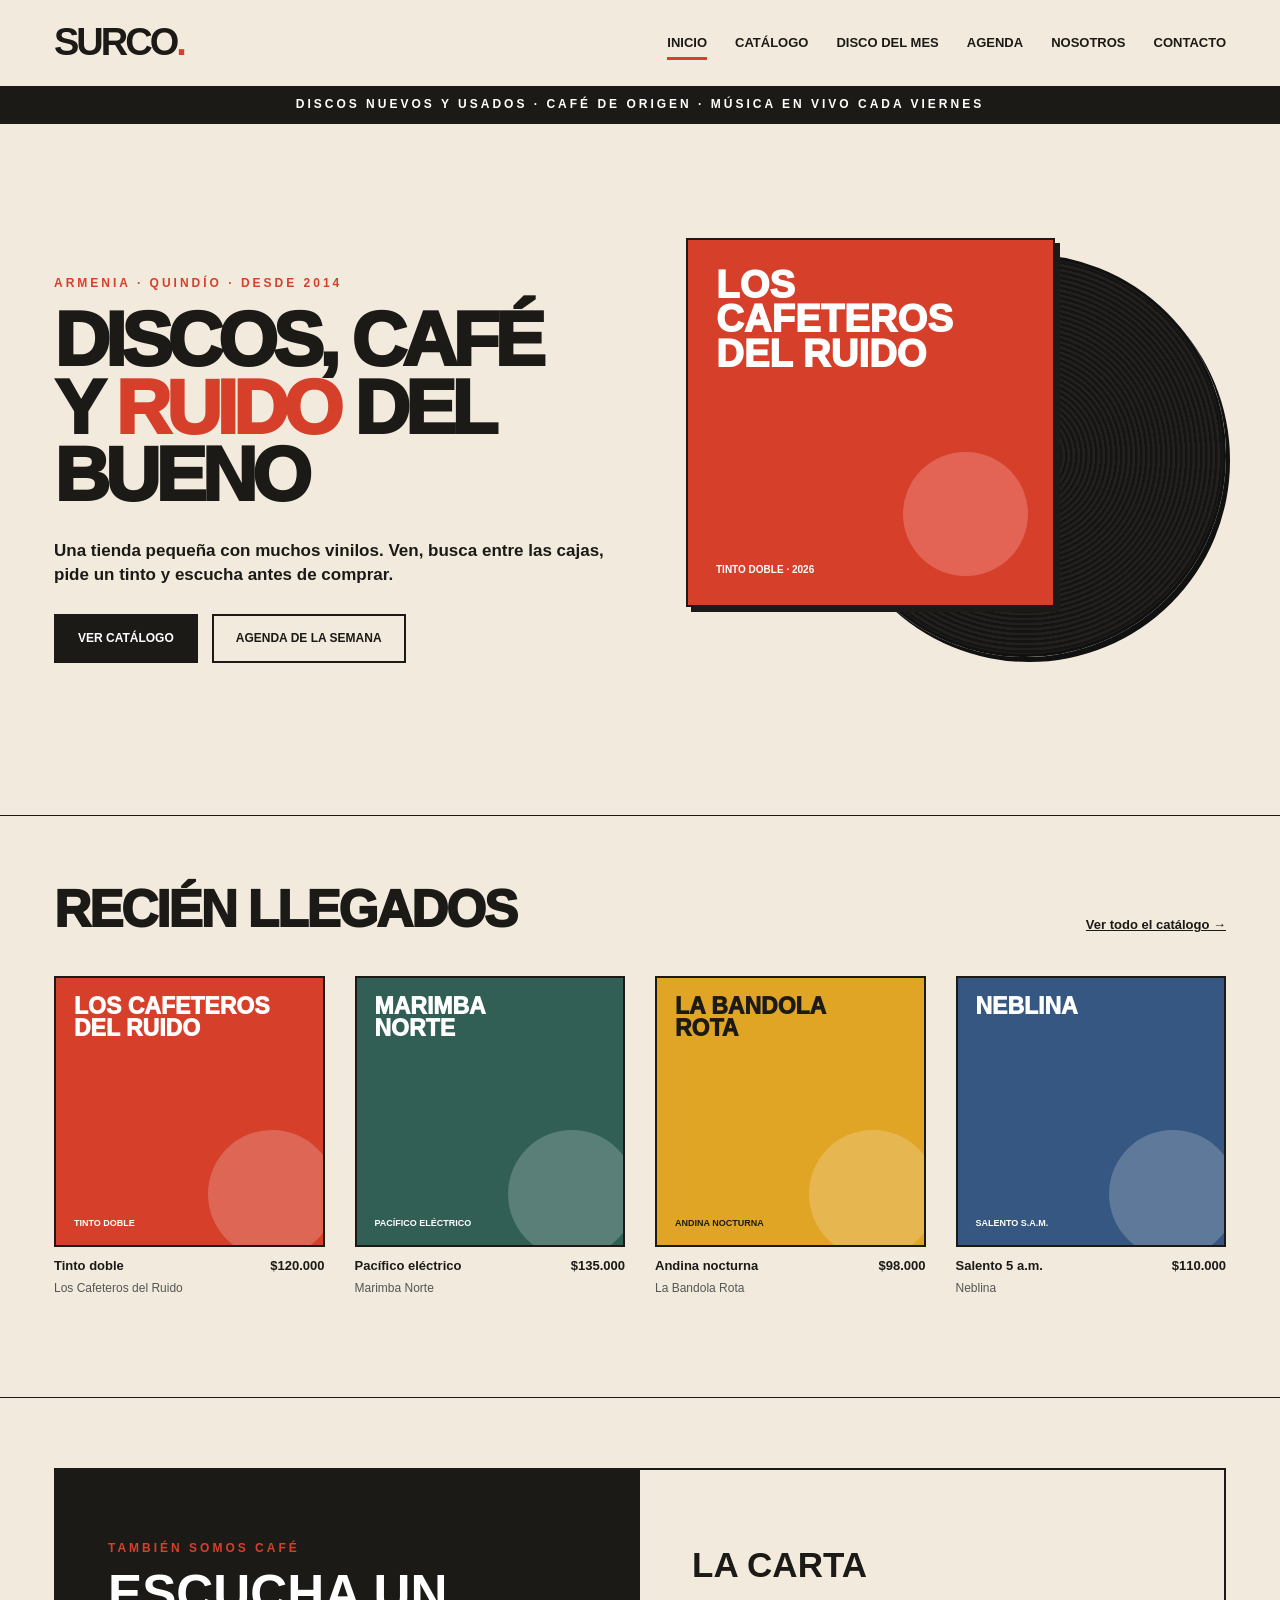
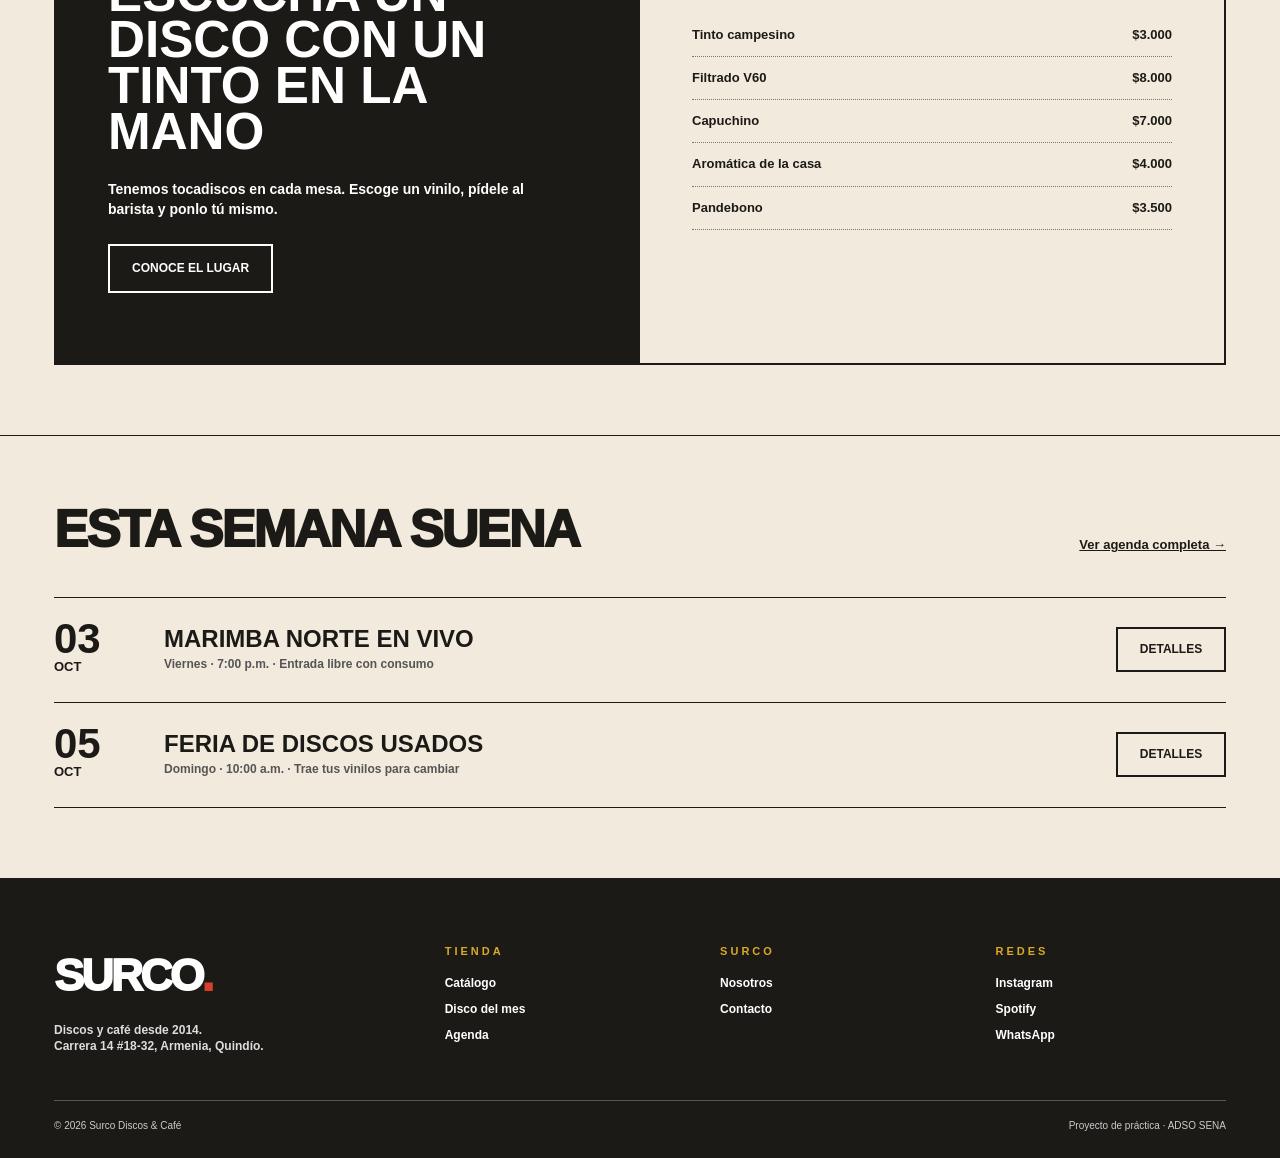
==== src/index.html @ 4e7794f3 "Actualización del proyecto" ====
<!DOCTYPE html>
<html lang="es">
<head>
    <meta charset="UTF-8">
    <meta name="viewport" content="width=device-width, initial-scale=1.0">

    <title>Surco — Discos, Café y Ruido del Bueno</title>

    <link rel="stylesheet" href="style.css">
</head>

<body>

<header>

    <nav class="nav">

        <a href="#" class="logo">
            SURCO<span>.</span>
        </a>

        <ul class="menu">
            <li><a href="#" class="activo">Inicio</a></li>
            <li><a href="#catalogo">Catálogo</a></li>
            <li><a href="#disco-mes">Disco del mes</a></li>
            <li><a href="#agenda">Agenda</a></li>
            <li><a href="#nosotros">Nosotros</a></li>
            <li><a href="#contacto">Contacto</a></li>
        </ul>

    </nav>

    <div class="barra">
        Discos nuevos y usados · Café de origen · Música en vivo cada viernes
    </div>

</header>


<main>

    <!-- HERO -->

    <section class="hero">

        <div class="hero-contenedor">

            <div class="hero-texto-contenedor">

                <div class="etiqueta">
                    Armenia · Quindío · Desde 2014
                </div>

                <h1>
                    DISCOS, CAFÉ
                    <br>
                    Y <span>RUIDO</span> DEL
                    <br>
                    BUENO
                </h1>

                <p class="descripcion">
                    Una tienda pequeña con muchos vinilos.
                    Ven, busca entre las cajas, pide un tinto
                    y escucha antes de comprar.
                </p>

                <div class="hero-botones">

                    <a href="#catalogo" class="boton oscuro">
                        Ver catálogo
                    </a>

                    <a href="#agenda" class="boton">
                        Agenda de la semana
                    </a>

                </div>

            </div>


            <div class="vinilo-grande">

                <div class="disco"></div>
<div class="portada">

                    <h2>
                        LOS CAFETEROS
                        <br>
                        DEL RUIDO
                    </h2>

                    <div class="circulo-portada"></div>

                    <small>
                        TINTO DOBLE · 2026
                    </small>

                </div>

            </div>

        </div>

    </section>


    <!-- CATALOGO -->

    <section class="discos" id="catalogo">

        <div class="contenedor">

            <div class="cabecera-lista">

                <h2 class="titulo-seccion">
                    RECIÉN LLEGADOS
                </h2>

                <a href="#" class="enlace">
                    Ver todo el catálogo →
                </a>

            </div>


            <div class="productos">


                <!-- PRODUCTO 1 -->

                <article class="producto">

                    <div class="caratula roja">

                        <h3>
                            LOS CAFETEROS
                            <br>
                            DEL RUIDO
                        </h3>

                        <div class="forma"></div>

                        <small>
                            TINTO DOBLE
                        </small>

                    </div>

                    <div class="producto-info">

                        <strong>
                            Tinto doble
                        </strong>

                        <strong>
                            $120.000
                        </strong>

                        <span>
                            Los Cafeteros del Ruido
                        </span>

                    </div>

                </article>


                <!-- PRODUCTO 2 -->

                <article class="producto">

                    <div class="caratula verde">

                        <h3>
                            MARIMBA
                            <br>
                            NORTE
                        </h3>

                        <div class="forma"></div>

                        <small>
                            PACÍFICO ELÉCTRICO
                        </small>

                    </div>

                    <div class="producto-info">

                        <strong>
                            Pacífico eléctrico
                        </strong>

                        <strong>
                            $135.000
                        </strong>

                        <span>
                            Marimba Norte
                        </span>

                    </div>

                </article>


                <!-- PRODUCTO 3 -->

                <article class="producto">

                    <div class="caratula amarilla">

                        <h3>
                            LA BANDOLA
                            <br>
                            ROTA
                        </h3>

                        <div class="forma"></div>

                        <small>
                            ANDINA NOCTURNA
                        </small>

                    </div>

                    <div class="producto-info">

                        <strong>
                            Andina nocturna
                        </strong>

                        <strong>
                            $98.000
                        </strong>

                        <span>
                            La Bandola Rota
                        </span>

                    </div>

                </article>


                <!-- PRODUCTO 4 -->

                <article class="producto">

                    <div class="caratula azul">

                        <h3>
                            NEBLINA
                        </h3>

                        <div class="forma"></div>

                        <small>
                            SALENTO S.A.M.
                        </small>

                    </div>

                    <div class="producto-info">

                        <strong>
                            Salento 5 a.m.
                        </strong>

                        <strong>
                            $110.000
                        </strong>

                        <span>
                            Neblina
                        </span>

                    </div>

                </article>

            </div>

        </div>

    </section>


    <!-- CAFE -->

    <section class="cafe" id="disco-mes">

        <div class="contenedor">

            <div class="cafe-grid">


                <div class="cafe-promo">

                    <div class="etiqueta">
                        También somos café
                    </div>

                    <h2>
                        ESCUCHA UN DISCO
                        CON UN TINTO EN
                        LA MANO
                    </h2>

                    <p>
                        Tenemos tocadiscos en cada mesa.
                        Escoge un vinilo, pídele al barista
                        y ponlo tú mismo.
                    </p>

                    <a href="#contacto" class="boton">
                        Conoce el lugar
                    </a>

                </div>


                <div class="carta">

                    <h2>
                        LA CARTA
                    </h2>


                    <div class="item-carta">
                        <span>Tinto campesino</span>
                        <strong>$3.000</strong>
                    </div>

                    <div class="item-carta">
                        <span>Filtrado V60</span>
                        <strong>$8.000</strong>
                    </div>

                    <div class="item-carta">
                        <span>Capuchino</span>
                        <strong>$7.000</strong>
                    </div>

                    <div class="item-carta">
                        <span>Aromática de la casa</span>
                        <strong>$4.000</strong>
                    </div>

                    <div class="item-carta">
                        <span>Pandebono</span>
                        <strong>$3.500</strong>
                    </div>

                </div>

            </div>

        </div>

    </section>


    <!-- AGENDA -->

    <section class="agenda" id="agenda">

        <div class="contenedor">

            <div class="cabecera-lista">

                <h2 class="titulo-seccion">
                    ESTA SEMANA SUENA
                </h2>

                <a href="#" class="enlace">
                    Ver agenda completa →
                </a>

            </div>


            <article class="evento">

                <div class="fecha">
                    <strong>03</strong>
                    <small>OCT</small>
                </div>

                <div>
                    <h3>
                        MARIMBA NORTE EN VIVO
                    </h3>

                    <p>
                        Viernes · 7:00 p.m. · Entrada libre con consumo
                    </p>
                </div>

                <a href="#" class="boton">
                    Detalles
                </a>

            </article>


            <article class="evento">

                <div class="fecha">
                    <strong>05</strong>
                    <small>OCT</small>
                </div>

                <div>
                    <h3>
                        FERIA DE DISCOS USADOS
                    </h3>

                    <p>
                        Domingo · 10:00 a.m. · Trae tus vinilos para cambiar
                    </p>
                </div>

                <a href="#" class="boton">
                    Detalles
                </a>

            </article>

        </div>

    </section>

</main>


<!-- FOOTER -->

<footer id="contacto">

    <div class="contenedor">

        <div class="footer-grid">


            <div class="footer-col" id="nosotros">

                <div class="footer-logo">
                    SURCO<span>.</span>
                </div>

                <p>
                    Discos y café desde 2014.
                    <br>
                    Carrera 14 #18-32,
                    Armenia, Quindío.
                </p>

            </div>


            <div class="footer-col">

                <h3>
                    TIENDA
                </h3>

                <a href="#catalogo">
                    Catálogo
                </a>

                <a href="#disco-mes">
                    Disco del mes
                </a>

                <a href="#agenda">
                    Agenda
                </a>

            </div>


            <div class="footer-col">

                <h3>
                    SURCO
                </h3>

                <a href="#nosotros">
                    Nosotros
                </a>

                <a href="#contacto">
                    Contacto
                </a>

            </div>


            <div class="footer-col">

                <h3>
                    REDES
                </h3>

                <a href="#">
                    Instagram
                </a>

                <a href="#">
                    Spotify
                </a>

                <a href="#">
                    WhatsApp
                </a>

            </div>

        </div>


        <div class="copyright">

            <span>
                © 2026 Surco Discos & Café
            </span>

            <span>
                Proyecto de práctica · ADSO SENA
            </span>

        </div>

    </div>

</footer>

</body>
</html>
---- src/style.css ----
* {
    box-sizing: border-box;
    margin: 0;
    padding: 0;
}


/* =========================
   VARIABLES
========================= */

:root {

    --fondo: #f2ebdd;
    --negro: #1c1a17;
    --rojo: #d6402b;
    --verde: #315f56;
    --amarillo: #e0a525;
    --azul: #365781;
    --borde: #1b1a18;

    --max: 1200px;
}


/* =========================
   GENERAL
========================= */

html {
    scroll-behavior: smooth;
}


body {

    font-family: Arial, Helvetica, sans-serif;

    background: var(--fondo);

    color: var(--negro);

    line-height: 1.4;
}


a {

    color: inherit;

    text-decoration: none;
}


section {

    border-bottom: 1px solid var(--borde);

}


.contenedor {

    width: min(100% - 108px, var(--max));

    margin: auto;

}


.boton {

    display: inline-block;

    border: 2px solid var(--negro);

    padding: 14px 22px;

    font-size: 12px;

    font-weight: 900;

    text-transform: uppercase;

    transition: 0.2s ease;

}


.boton:hover {

    background: var(--negro);

    color: white;

}


.boton.oscuro {

    background: var(--negro);

    color: white;

}


.boton.oscuro:hover {

    background: transparent;

    color: var(--negro);

}


/* =========================
   HEADER
========================= */

header {

    background: var(--fondo);

    border-bottom: 1px solid var(--borde);

}


.nav {

    width: min(100% - 108px, var(--max));

    min-height: 86px;

    margin: auto;

    display: flex;

    align-items: center;

    justify-content: space-between;

    gap: 30px;

}


.logo {

    font-size: 38px;

    font-weight: 900;

    letter-spacing: -3px;

}


.logo span {

    color: var(--rojo);

}


.menu {

    display: flex;

    align-items: center;

    gap: 28px;

    list-style: none;

    font-size: 13px;

    font-weight: 800;

    text-transform: uppercase;

}


.menu a {

    position: relative;

    padding: 10px 0;

}


.menu a:hover::after,
.menu a.activo::after {

    content: "";

    position: absolute;

    height: 3px;

    left: 0;

    right: 0;

    bottom: 0;

    background: var(--rojo);

}


.barra {

    background: var(--negro);

    color: white;

    text-align: center;

    padding: 10px 20px;

    font-size: 12px;

    font-weight: 800;

    letter-spacing: 3px;

    text-transform: uppercase;

}


/* =========================
   HERO
========================= */

.hero {

    min-height: 610px;

    padding: 70px 0;

}


.hero-contenedor {

    width: min(100% - 108px, var(--max));

    margin: auto;

    display: grid;

    grid-template-columns: 1fr 1fr;

    align-items: center;

    gap: 70px;

}


.etiqueta {

    color: var(--rojo);

    font-size: 12px;

    font-weight: 900;

    letter-spacing: 3px;

    text-transform: uppercase;

    margin-bottom: 14px;

}


.hero h1 {

    font-size: clamp(55px, 6vw, 92px);

    line-height: 0.88;

    letter-spacing: -5px;

    text-transform: uppercase;

    font-weight: 950;

}


.hero h1 span {

    color: var(--rojo);

}


.descripcion {

    max-width: 580px;

    margin-top: 30px;

    font-size: 17px;

    font-weight: 700;

}


.hero-botones {

    display: flex;

    gap: 14px;

    flex-wrap: wrap;

    margin-top: 28px;

}


/* =========================
   VINILO
========================= */

.vinilo-grande {

    position: relative;

    width: min(100%, 560px);

    aspect-ratio: 1 / 1;

    margin: auto;

}


.disco {

    position: absolute;

    width: 73%;

    aspect-ratio: 1;

    right: 0;

    top: 11%;

    border-radius: 50%;

    background:

        radial-gradient(
            circle at center,
            var(--rojo) 0 8%,
            transparent 8.5%
        ),

        radial-gradient(
            circle at center,
            #181715 0 13%,
            transparent 13.5%
        ),

        repeating-radial-gradient(
            circle at center,
            #151412 0 2px,
            #23211f 3px 5px
        );

    border: 3px solid #111;

    box-shadow: 4px 5px 0 #111;

}


.portada {

    position: absolute;

    z-index: 2;

    width: 67%;

    aspect-ratio: 1;

    left: 2%;

    top: 8%;

    background: var(--rojo);

    border: 2px solid var(--negro);

    padding: 28px;

    display: flex;

    flex-direction: column;

    justify-content: space-between;

    box-shadow: 5px 5px 0 var(--negro);

}


.portada h2 {

    color: white;

    font-size: clamp(28px, 3vw, 42px);

    line-height: 0.9;

    text-transform: uppercase;

    font-weight: 950;

}


.circulo-portada {

    position: absolute;

    width: 34%;

    aspect-ratio: 1;

    border-radius: 50%;

    background: #e36355;

    right: 7%;

    bottom: 8%;

}


.portada small {

    color: white;

    font-size: 10px;

    font-weight: 800;

    z-index: 2;

}


/* =========================
   PRODUCTOS
========================= */

.discos {

    padding: 70px 0 100px;

}


.cabecera-lista {

    display: flex;

    align-items: end;

    justify-content: space-between;

    gap: 30px;

    margin-bottom: 42px;

}


.titulo-seccion {

    font-size: clamp(34px, 4vw, 52px);

    line-height: 0.95;

    text-transform: uppercase;

    font-weight: 950;

    letter-spacing: -2px;

}


.enlace {

    font-size: 13px;

    font-weight: 900;

    text-decoration: underline;

}


.productos {

    display: grid;

    grid-template-columns: repeat(4, 1fr);

    gap: 30px;

}


.producto {

    min-width: 0;

}


.caratula {

    width: 100%;

    aspect-ratio: 1;

    border: 2px solid var(--negro);

    position: relative;

    overflow: hidden;

    padding: 18px;

}


.caratula.roja {

    background: var(--rojo);

    color: white;

}


.caratula.verde {

    background: var(--verde);

    color: white;

}


.caratula.amarilla {

    background: var(--amarillo);

    color: var(--negro);

}


.caratula.azul {

    background: var(--azul);

    color: white;

}


.caratula h3 {

    position: relative;

    z-index: 2;

    font-size: 23px;

    line-height: 0.95;

    text-transform: uppercase;

    font-weight: 950;

}


.caratula small {

    position: absolute;

    z-index: 2;

    left: 18px;

    bottom: 15px;

    font-size: 9px;

    font-weight: 900;

}


.forma {

    position: absolute;

    width: 48%;

    aspect-ratio: 1;

    right: -5%;

    bottom: -5%;

    border-radius: 50%;

    background: rgba(255,255,255,0.2);

}


.producto-info {

    padding-top: 10px;

    display: grid;

    grid-template-columns: 1fr auto;

    gap: 5px 10px;

    font-size: 13px;

}


.producto-info strong {

    font-weight: 900;

}


.producto-info span {

    grid-column: 1 / -1;

    color: #555;

    font-size: 12px;

}


/* =========================
   CAFE
========================= */

.cafe {

    padding: 70px 0;

}


.cafe-grid {

    border: 2px solid var(--negro);

    display: grid;

    grid-template-columns: 1fr 1fr;

}


.cafe-promo {

    background: var(--negro);

    color: white;

    padding: 70px 52px;

}


.cafe-promo h2 {

    max-width: 470px;

    font-size: clamp(36px, 4vw, 56px);

    line-height: 0.9;

    text-transform: uppercase;

}


.cafe-promo p {

    max-width: 450px;

    margin: 25px 0;

    font-size: 14px;

    font-weight: 600;

}


.cafe-promo .boton {

    border-color: white;

}


.cafe-promo .boton:hover {

    background: white;

    color: var(--negro);

}


.carta {

    padding: 70px 52px;

}


.carta h2 {

    font-size: 35px;

    text-transform: uppercase;

    margin-bottom: 25px;

}


.item-carta {

    display: flex;

    justify-content: space-between;

    gap: 20px;

    padding: 12px 0;

    border-bottom: 1px dotted #777;

    font-size: 13px;

    font-weight: 700;

}


/* =========================
   AGENDA
========================= */

.agenda {

    padding: 70px 0;

}


.evento {

    display: grid;

    grid-template-columns: 90px 1fr 110px;

    align-items: center;

    gap: 20px;

    border-top: 1px solid var(--negro);

    padding: 24px 0;

}


.evento:last-child {

    border-bottom: 1px solid var(--negro);

}


.fecha strong {

    display: block;

    font-size: 42px;

    line-height: 0.8;

}


.fecha small {

    font-size: 13px;

    font-weight: 900;

    text-transform: uppercase;

}


.evento h3 {

    font-size: 24px;

    text-transform: uppercase;

    line-height: 1;

}


.evento p {

    font-size: 12px;

    font-weight: 700;

    color: #555;

    margin-top: 5px;

}


.evento .boton {

    padding: 12px 14px;

    text-align: center;

}


/* =========================
   FOOTER
========================= */

footer {

    background: var(--negro);

    color: white;

    padding: 65px 0 25px;

}


.footer-grid {

    display: grid;

    grid-template-columns: 1.5fr 1fr 1fr 1fr;

    gap: 45px;

}


.footer-logo {

    font-size: 45px;

    font-weight: 950;

    letter-spacing: -3px;

}


.footer-logo span {

    color: var(--rojo);

}


.footer-col p {

    color: #ddd;

    font-size: 12px;

    font-weight: 700;

    margin-top: 15px;

}


.footer-col h3 {

    color: #dba827;

    font-size: 11px;

    letter-spacing: 3px;

    text-transform: uppercase;

    margin-bottom: 16px;

}


.footer-col a {

    display: block;

    font-size: 12px;

    font-weight: 700;

    margin: 9px 0;

}


.copyright {

    border-top: 1px solid #555;

    margin-top: 45px;

    padding-top: 18px;

    display: flex;

    justify-content: space-between;

    gap: 20px;

    font-size: 10px;

    color: #ccc;

}


/* =========================
   TABLET
========================= */

@media (max-width: 900px) {

    .nav,
    .contenedor,
    .hero-contenedor {

        width: min(100% - 40px, var(--max));

    }


    .nav {

        min-height: 75px;

    }


    .menu {

        gap: 15px;

        font-size: 11px;

    }


    .hero-contenedor {

        gap: 30px;

    }


    .hero h1 {

        font-size: clamp(48px, 7vw, 72px);

    }


    .productos {

        grid-template-columns: repeat(2, 1fr);

    }


    .footer-grid {

        grid-template-columns: repeat(2, 1fr);

    }

}


/* =========================
   CELULAR
========================= */

@media (max-width: 600px) {

    .nav,
    .contenedor,
    .hero-contenedor {

        width: calc(100% - 20px);

    }


    .nav {

        min-height: auto;

        padding: 18px 0;

        align-items: flex-start;

        flex-direction: column;

        gap: 15px;

    }


    .logo {

        font-size: 30px;

    }


    .menu {

        width: 100%;

        display: grid;

        grid-template-columns: repeat(3, 1fr);

        gap: 8px 12px;

        font-size: 9px;

    }


    .menu a {

        padding: 5px 0;

    }


    .barra {

        font-size: 8px;

        letter-spacing: 1.5px;

        padding: 8px 5px;

    }


    .hero {

        min-height: auto;

        padding: 45px 0 55px;

    }


    .hero-contenedor {

        grid-template-columns: 1fr;

        gap: 35px;

    }


    .hero h1 {

        font-size: clamp(48px, 14vw, 68px);

        letter-spacing: -3px;

    }


    .descripcion {

        font-size: 14px;

        margin-top: 22px;

    }


    .hero-botones {

        margin-top: 20px;

        gap: 8px;

    }


    .boton {

        padding: 11px 14px;

        font-size: 9px;

    }


    .vinilo-grande {

        width: 92%;

    }


    .portada {

        padding: 18px;

    }


    .portada h2 {

        font-size: 26px;

    }


    .discos {

        padding: 45px 0 55px;

    }


    .cabecera-lista {

        align-items: flex-start;

        flex-direction: column;

        gap: 8px;

        margin-bottom: 25px;

    }


    .titulo-seccion {

        font-size: 37px;

    }


    .productos {

        grid-template-columns: repeat(2, 1fr);

        gap: 20px 10px;

    }


    .caratula {

        padding: 10px;

    }


    .caratula h3 {

        font-size: 17px;

    }


    .caratula small {

        left: 10px;

        bottom: 9px;

        font-size: 7px;

    }


    .producto-info {

        font-size: 10px;

    }


    .producto-info span {

        font-size: 9px;

    }


    .cafe {

        padding: 45px 0;

    }


    .cafe-grid {

        grid-template-columns: 1fr;

    }


    .cafe-promo,
    .carta {

        padding: 35px 20px;

    }


    .cafe-promo h2 {

        font-size: 34px;

    }


    .carta h2 {

        font-size: 29px;

    }


    .item-carta {

        font-size: 11px;

    }


    .agenda {

        padding: 45px 0;

    }


    .evento {

        grid-template-columns: 50px 1fr;

        gap: 12px;

        padding: 18px 0;

    }


    .fecha strong {

        font-size: 29px;

    }


    .fecha small {

        font-size: 9px;

    }


    .evento h3 {

        font-size: 17px;

    }


    .evento p {

        font-size: 9px;

    }


    .evento .boton {

        grid-column: 2;

        justify-self: start;

    }


    footer {

        padding: 45px 0 20px;

    }


    .footer-grid {

        grid-template-columns: 1fr 1fr;

        gap: 30px 15px;

    }


    .footer-grid .footer-col:first-child {

        grid-column: 1 / -1;

    }


    .footer-logo {

        font-size: 38px;

    }


    .copyright {

        flex-direction: column;

        font-size: 9px;

    }

}
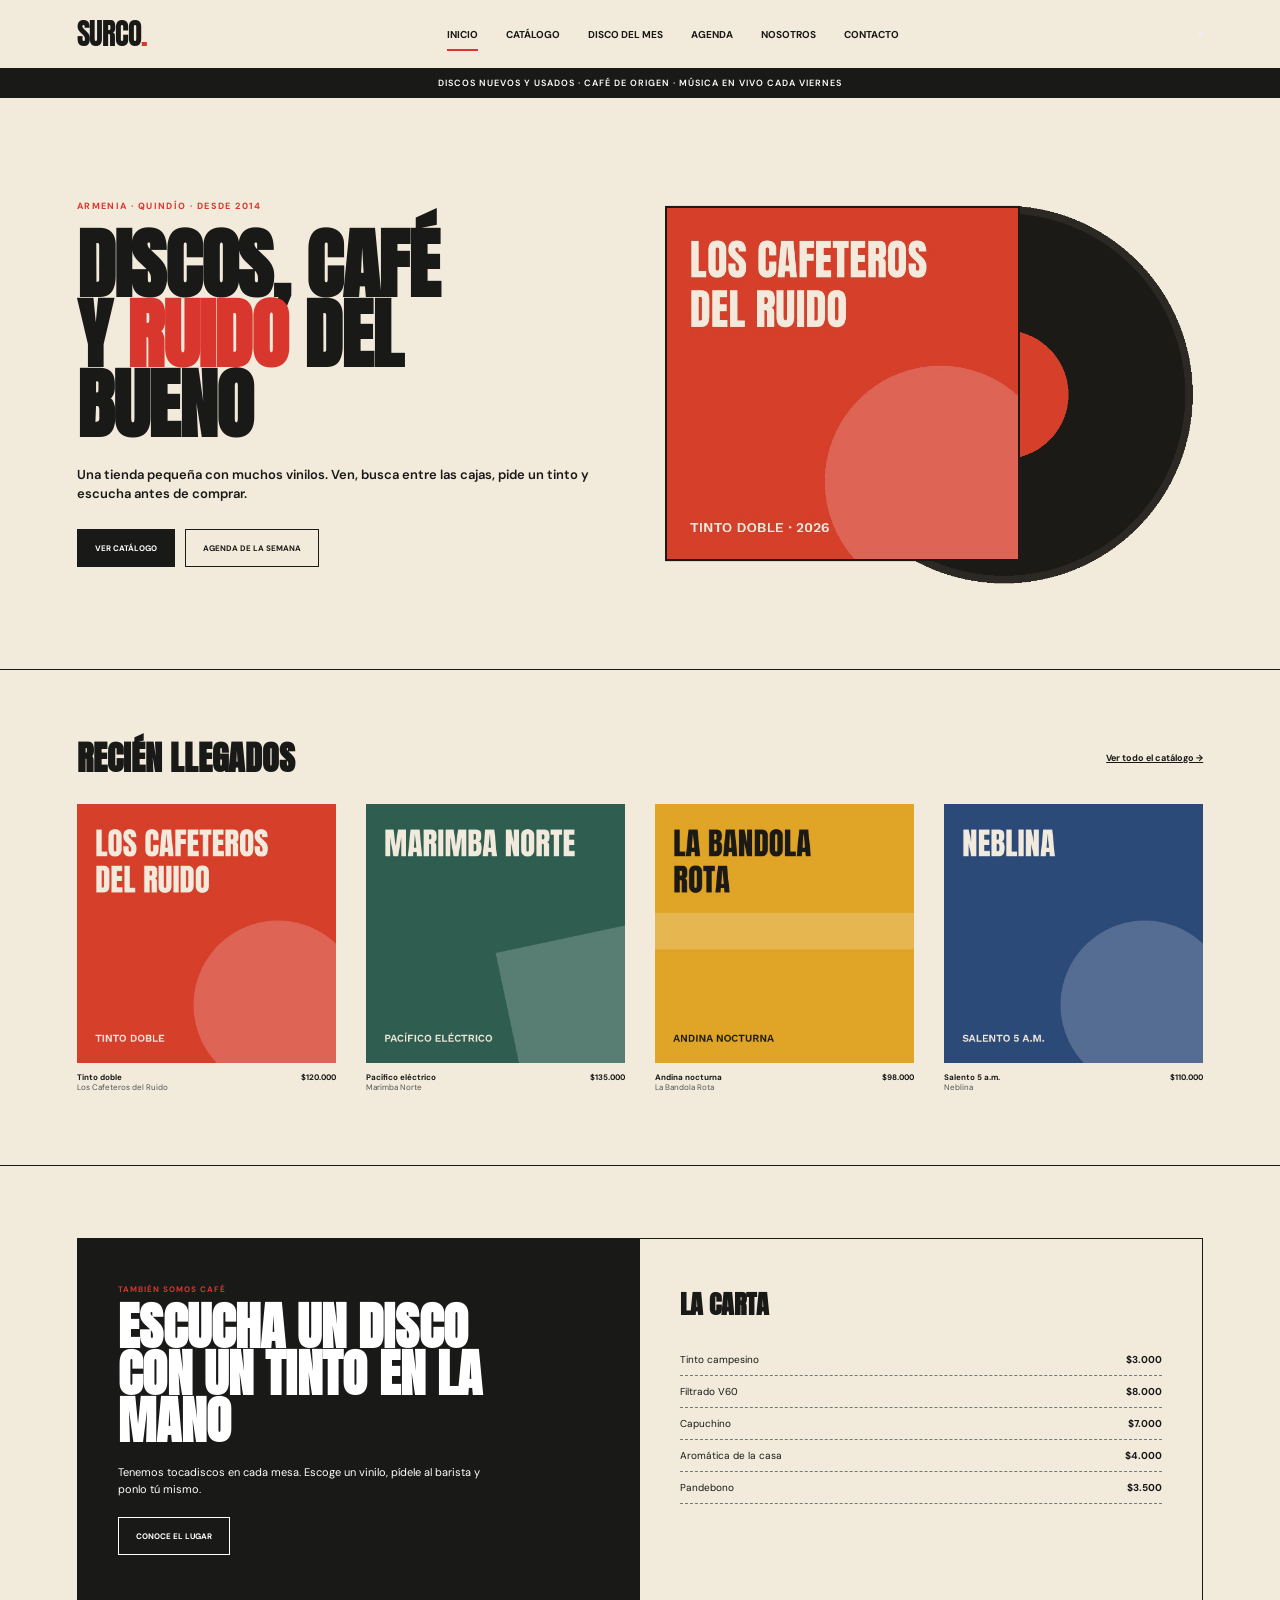
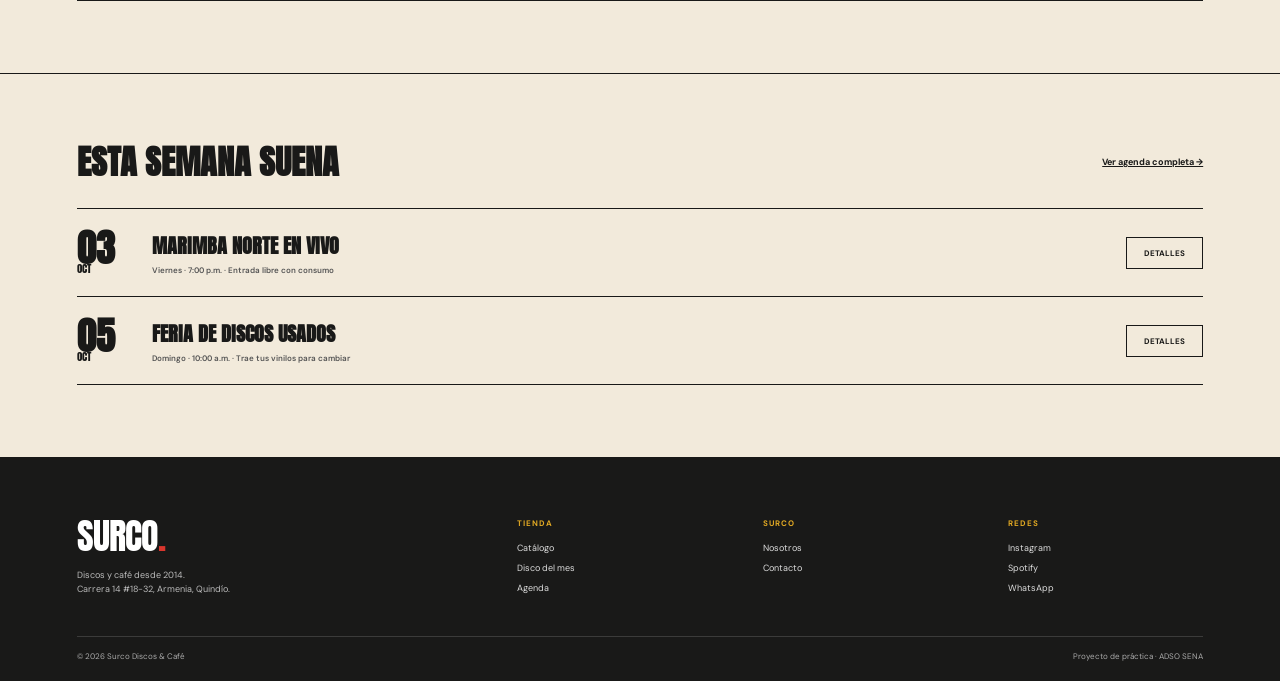
==== commit e3aebc50: "Descripción de los cambios" ====
--- a/src/index.html
+++ b/src/index.html
@@ -1,312 +1,257 @@
 <!DOCTYPE html>
 <html lang="es">
+
 <head>
     <meta charset="UTF-8">
     <meta name="viewport" content="width=device-width, initial-scale=1.0">
 
-    <title>Surco — Discos, Café y Ruido del Bueno</title>
-
+    <title>Surco — Discos, Café y Ruido</title>
+
+    <!-- Google Fonts -->
+    <link rel="preconnect" href="https://fonts.googleapis.com">
+    <link rel="preconnect" href="https://fonts.gstatic.com" crossorigin>
+
+    <link
+        href="https://fonts.googleapis.com/css2?family=Anton&family=DM+Sans:wght@400;500;600;700&display=swap"
+        rel="stylesheet"
+    >
+
+    <!-- CSS -->
     <link rel="stylesheet" href="style.css">
 </head>
 
 <body>
 
-<header>
-
-    <nav class="nav">
-
-        <a href="#" class="logo">
-            SURCO<span>.</span>
-        </a>
-
-        <ul class="menu">
-            <li><a href="#" class="activo">Inicio</a></li>
-            <li><a href="#catalogo">Catálogo</a></li>
-            <li><a href="#disco-mes">Disco del mes</a></li>
-            <li><a href="#agenda">Agenda</a></li>
-            <li><a href="#nosotros">Nosotros</a></li>
-            <li><a href="#contacto">Contacto</a></li>
-        </ul>
-
-    </nav>
-
-    <div class="barra">
-        Discos nuevos y usados · Café de origen · Música en vivo cada viernes
-    </div>
-
-</header>
-
-
-<main>
-
-    <!-- HERO -->
-
-    <section class="hero">
-
-        <div class="hero-contenedor">
-
-            <div class="hero-texto-contenedor">
-
-                <div class="etiqueta">
-                    Armenia · Quindío · Desde 2014
+    <!-- ================= HEADER ================= -->
+
+    <header class="header">
+
+        <div class="header-inner">
+
+            <a href="#inicio" class="logo">
+                SURCO<span>.</span>
+            </a>
+
+            <nav class="navigation">
+
+                <a href="#inicio">INICIO</a>
+                <a href="#catalogo">CATÁLOGO</a>
+                <a href="#disco">DISCO DEL MES</a>
+                <a href="#agenda">AGENDA</a>
+                <a href="#nosotros">NOSOTROS</a>
+                <a href="#contacto">CONTACTO</a>
+
+            </nav>
+
+            <button class="menu-button" aria-label="Abrir menú">
+                <span></span>
+                <span></span>
+                <span></span>
+            </button>
+
+        </div>
+
+        <div class="announcement">
+            DISCOS NUEVOS Y USADOS · CAFÉ DE ORIGEN · MÚSICA EN VIVO CADA VIERNES
+        </div>
+
+    </header>
+
+
+    <main>
+
+        <!-- ================= HERO ================= -->
+
+        <section class="hero" id="inicio">
+
+            <div class="hero-content">
+
+                <div class="hero-text">
+
+                    <p class="eyebrow">
+                        ARMENIA · QUINDÍO · DESDE 2014
+                    </p>
+
+                    <h1>
+                        DISCOS, CAFÉ
+                        <br>
+                        Y <span>RUIDO</span> DEL
+                        <br>
+                        BUENO
+                    </h1>
+
+                    <p class="hero-description">
+                        Una tienda pequeña con muchos vinilos.
+                        Ven, busca entre las cajas, pide un tinto
+                        y escucha antes de comprar.
+                    </p>
+
+                    <div class="hero-buttons">
+
+                        <a href="#catalogo" class="button button-dark">
+                            VER CATÁLOGO
+                        </a>
+
+                        <a href="#agenda" class="button button-light">
+                            AGENDA DE LA SEMANA
+                        </a>
+
+                    </div>
+
                 </div>
 
-                <h1>
-                    DISCOS, CAFÉ
-                    <br>
-                    Y <span>RUIDO</span> DEL
-                    <br>
-                    BUENO
-                </h1>
-
-                <p class="descripcion">
-                    Una tienda pequeña con muchos vinilos.
-                    Ven, busca entre las cajas, pide un tinto
-                    y escucha antes de comprar.
-                </p>
-
-                <div class="hero-botones">
-
-                    <a href="#catalogo" class="boton oscuro">
-                        Ver catálogo
-                    </a>
-
-                    <a href="#agenda" class="boton">
-                        Agenda de la semana
-                    </a>
+
+                <!-- IMAGEN PRINCIPAL -->
+
+                <div class="hero-record">
+
+                    <img
+                        src="../imágenes/imágenes/hero.png"
+                        alt="Vinilo de Surco"
+                        class="hero-image"
+                    >
 
                 </div>
 
             </div>
 
-
-            <div class="vinilo-grande">
-
-                <div class="disco"></div>
-<div class="portada">
-
-                    <h2>
-                        LOS CAFETEROS
-                        <br>
-                        DEL RUIDO
-                    </h2>
-
-                    <div class="circulo-portada"></div>
-
-                    <small>
-                        TINTO DOBLE · 2026
-                    </small>
-
-                </div>
-
-            </div>
-
-        </div>
-
-    </section>
-
-
-    <!-- CATALOGO -->
-
-    <section class="discos" id="catalogo">
-
-        <div class="contenedor">
-
-            <div class="cabecera-lista">
-
-                <h2 class="titulo-seccion">
-                    RECIÉN LLEGADOS
-                </h2>
-
-                <a href="#" class="enlace">
+        </section>
+
+
+        <!-- ================= CATÁLOGO ================= -->
+
+        <section class="catalog section" id="catalogo">
+
+            <div class="section-heading">
+
+                <h2>RECIÉN LLEGADOS</h2>
+
+                <a href="#">
                     Ver todo el catálogo →
                 </a>
 
             </div>
 
 
-            <div class="productos">
-
-
-                <!-- PRODUCTO 1 -->
-
-                <article class="producto">
-
-                    <div class="caratula roja">
-
-                        <h3>
-                            LOS CAFETEROS
-                            <br>
-                            DEL RUIDO
-                        </h3>
-
-                        <div class="forma"></div>
-
-                        <small>
-                            TINTO DOBLE
-                        </small>
-
-                    </div>
-
-                    <div class="producto-info">
-
-                        <strong>
-                            Tinto doble
-                        </strong>
-
-                        <strong>
-                            $120.000
-                        </strong>
-
-                        <span>
-                            Los Cafeteros del Ruido
-                        </span>
-
-                    </div>
-
-                </article>
-
-
-                <!-- PRODUCTO 2 -->
-
-                <article class="producto">
-
-                    <div class="caratula verde">
-
-                        <h3>
-                            MARIMBA
-                            <br>
-                            NORTE
-                        </h3>
-
-                        <div class="forma"></div>
-
-                        <small>
-                            PACÍFICO ELÉCTRICO
-                        </small>
-
-                    </div>
-
-                    <div class="producto-info">
-
-                        <strong>
-                            Pacífico eléctrico
-                        </strong>
-
-                        <strong>
-                            $135.000
-                        </strong>
-
-                        <span>
-                            Marimba Norte
-                        </span>
-
-                    </div>
-
-                </article>
-
-
-                <!-- PRODUCTO 3 -->
-
-                <article class="producto">
-
-                    <div class="caratula amarilla">
-
-                        <h3>
-                            LA BANDOLA
-                            <br>
-                            ROTA
-                        </h3>
-
-                        <div class="forma"></div>
-
-                        <small>
-                            ANDINA NOCTURNA
-                        </small>
-
-                    </div>
-
-                    <div class="producto-info">
-
-                        <strong>
-                            Andina nocturna
-                        </strong>
-
-                        <strong>
-                            $98.000
-                        </strong>
-
-                        <span>
-                            La Bandola Rota
-                        </span>
-
-                    </div>
-
-                </article>
-
-
-                <!-- PRODUCTO 4 -->
-
-                <article class="producto">
-
-                    <div class="caratula azul">
-
-                        <h3>
-                            NEBLINA
-                        </h3>
-
-                        <div class="forma"></div>
-
-                        <small>
-                            SALENTO S.A.M.
-                        </small>
-
-                    </div>
-
-                    <div class="producto-info">
-
-                        <strong>
-                            Salento 5 a.m.
-                        </strong>
-
-                        <strong>
-                            $110.000
-                        </strong>
-
-                        <span>
-                            Neblina
-                        </span>
-
-                    </div>
-
-                </article>
-
-            </div>
-
-        </div>
-
-    </section>
-
-
-    <!-- CAFE -->
-
-    <section class="cafe" id="disco-mes">
-
-        <div class="contenedor">
-
-            <div class="cafe-grid">
-
-
-                <div class="cafe-promo">
-
-                    <div class="etiqueta">
-                        También somos café
-                    </div>
+            <div class="records-grid">
+
+
+                <!-- CARD 1 -->
+
+                <article class="record-card">
+
+                    <img
+                        src="../imágenes/imágenes/tinto-doble.jpg"
+                        alt="Tinto doble"
+                        class="album-image"
+                    >
+
+                    <div class="record-info">
+
+                        <div>
+                            <strong>Tinto doble</strong>
+                            <span>Los Cafeteros del Ruido</span>
+                        </div>
+
+                        <strong>$120.000</strong>
+
+                    </div>
+
+                </article>
+
+
+                <!-- CARD 2 -->
+
+                <article class="record-card">
+
+                    <img
+                        src="../imágenes/imágenes/pacifico-electrico.jpg"
+                        alt="Pacífico eléctrico"
+                        class="album-image"
+                    >
+
+                    <div class="record-info">
+
+                        <div>
+                            <strong>Pacífico eléctrico</strong>
+                            <span>Marimba Norte</span>
+                        </div>
+
+                        <strong>$135.000</strong>
+
+                    </div>
+
+                </article>
+
+
+                <!-- CARD 3 -->
+
+                <article class="record-card">
+
+                    <img
+                        src="../imágenes/imágenes/andina-nocturna.jpg"
+                        alt="Andina nocturna"
+                        class="album-image"
+                    >
+
+                    <div class="record-info">
+
+                        <div>
+                            <strong>Andina nocturna</strong>
+                            <span>La Bandola Rota</span>
+                        </div>
+
+                        <strong>$98.000</strong>
+
+                    </div>
+
+                </article>
+
+
+                <!-- CARD 4 -->
+
+                <article class="record-card">
+
+                    <img
+                        src="../imágenes/imágenes/salento-5am.jpg"
+                        alt="Salento 5 a.m."
+                        class="album-image"
+                    >
+
+                    <div class="record-info">
+
+                        <div>
+                            <strong>Salento 5 a.m.</strong>
+                            <span>Neblina</span>
+                        </div>
+
+                        <strong>$110.000</strong>
+
+                    </div>
+
+                </article>
+
+            </div>
+
+        </section>
+
+
+        <!-- ================= CAFÉ ================= -->
+
+        <section class="coffee section" id="disco">
+
+            <div class="coffee-box">
+
+                <div class="coffee-promo">
+
+                    <p class="small-red">
+                        TAMBIÉN SOMOS CAFÉ
+                    </p>
 
                     <h2>
                         ESCUCHA UN DISCO
-                        CON UN TINTO EN
-                        LA MANO
+                        <br>
+                        CON UN TINTO EN LA MANO
                     </h2>
 
                     <p>
@@ -315,41 +260,38 @@
                         y ponlo tú mismo.
                     </p>
 
-                    <a href="#contacto" class="boton">
-                        Conoce el lugar
+                    <a href="#" class="button button-outline">
+                        CONOCE EL LUGAR
                     </a>
 
                 </div>
 
 
-                <div class="carta">
-
-                    <h2>
-                        LA CARTA
-                    </h2>
-
-
-                    <div class="item-carta">
+                <div class="coffee-menu">
+
+                    <h3>LA CARTA</h3>
+
+                    <div class="menu-item">
                         <span>Tinto campesino</span>
                         <strong>$3.000</strong>
                     </div>
 
-                    <div class="item-carta">
+                    <div class="menu-item">
                         <span>Filtrado V60</span>
                         <strong>$8.000</strong>
                     </div>
 
-                    <div class="item-carta">
+                    <div class="menu-item">
                         <span>Capuchino</span>
                         <strong>$7.000</strong>
                     </div>
 
-                    <div class="item-carta">
+                    <div class="menu-item">
                         <span>Aromática de la casa</span>
                         <strong>$4.000</strong>
                     </div>
 
-                    <div class="item-carta">
+                    <div class="menu-item">
                         <span>Pandebono</span>
                         <strong>$3.500</strong>
                     </div>
@@ -358,94 +300,99 @@
 
             </div>
 
-        </div>
-
-    </section>
-
-
-    <!-- AGENDA -->
-
-    <section class="agenda" id="agenda">
-
-        <div class="contenedor">
-
-            <div class="cabecera-lista">
-
-                <h2 class="titulo-seccion">
-                    ESTA SEMANA SUENA
-                </h2>
-
-                <a href="#" class="enlace">
+        </section>
+
+
+        <!-- ================= AGENDA ================= -->
+
+        <section class="agenda section" id="agenda">
+
+            <div class="section-heading">
+
+                <h2>ESTA SEMANA SUENA</h2>
+
+                <a href="#">
                     Ver agenda completa →
                 </a>
 
             </div>
 
 
-            <article class="evento">
-
-                <div class="fecha">
-                    <strong>03</strong>
-                    <small>OCT</small>
-                </div>
-
-                <div>
-                    <h3>
-                        MARIMBA NORTE EN VIVO
-                    </h3>
-
-                    <p>
-                        Viernes · 7:00 p.m. · Entrada libre con consumo
-                    </p>
-                </div>
-
-                <a href="#" class="boton">
-                    Detalles
-                </a>
-
-            </article>
-
-
-            <article class="evento">
-
-                <div class="fecha">
-                    <strong>05</strong>
-                    <small>OCT</small>
-                </div>
-
-                <div>
-                    <h3>
-                        FERIA DE DISCOS USADOS
-                    </h3>
-
-                    <p>
-                        Domingo · 10:00 a.m. · Trae tus vinilos para cambiar
-                    </p>
-                </div>
-
-                <a href="#" class="boton">
-                    Detalles
-                </a>
-
-            </article>
-
-        </div>
-
-    </section>
-
-</main>
-
-
-<!-- FOOTER -->
-
-<footer id="contacto">
-
-    <div class="contenedor">
-
-        <div class="footer-grid">
-
-
-            <div class="footer-col" id="nosotros">
+            <div class="events">
+
+                <!-- EVENTO 1 -->
+
+                <article class="event">
+
+                    <div class="event-date">
+
+                        <strong>03</strong>
+                        <span>OCT</span>
+
+                    </div>
+
+                    <div class="event-info">
+
+                        <h3>
+                            MARIMBA NORTE EN VIVO
+                        </h3>
+
+                        <p>
+                            Viernes · 7:00 p.m. · Entrada libre con consumo
+                        </p>
+
+                    </div>
+
+                    <a href="#" class="details-button">
+                        DETALLES
+                    </a>
+
+                </article>
+
+
+                <!-- EVENTO 2 -->
+
+                <article class="event">
+
+                    <div class="event-date">
+
+                        <strong>05</strong>
+                        <span>OCT</span>
+
+                    </div>
+
+                    <div class="event-info">
+
+                        <h3>
+                            FERIA DE DISCOS USADOS
+                        </h3>
+
+                        <p>
+                            Domingo · 10:00 a.m. · Trae tus vinilos para cambiar
+                        </p>
+
+                    </div>
+
+                    <a href="#" class="details-button">
+                        DETALLES
+                    </a>
+
+                </article>
+
+            </div>
+
+        </section>
+
+    </main>
+
+
+    <!-- ================= FOOTER ================= -->
+
+    <footer class="footer" id="nosotros">
+
+        <div class="footer-inner">
+
+            <div class="footer-brand">
 
                 <div class="footer-logo">
                     SURCO<span>.</span>
@@ -454,75 +401,47 @@
                 <p>
                     Discos y café desde 2014.
                     <br>
-                    Carrera 14 #18-32,
-                    Armenia, Quindío.
+                    Carrera 14 #18-32, Armenia, Quindío.
                 </p>
 
             </div>
 
 
-            <div class="footer-col">
-
-                <h3>
-                    TIENDA
-                </h3>
-
-                <a href="#catalogo">
-                    Catálogo
-                </a>
-
-                <a href="#disco-mes">
-                    Disco del mes
-                </a>
-
-                <a href="#agenda">
-                    Agenda
-                </a>
-
-            </div>
-
-
-            <div class="footer-col">
-
-                <h3>
-                    SURCO
-                </h3>
-
-                <a href="#nosotros">
-                    Nosotros
-                </a>
-
-                <a href="#contacto">
-                    Contacto
-                </a>
-
-            </div>
-
-
-            <div class="footer-col">
-
-                <h3>
-                    REDES
-                </h3>
-
-                <a href="#">
-                    Instagram
-                </a>
-
-                <a href="#">
-                    Spotify
-                </a>
-
-                <a href="#">
-                    WhatsApp
-                </a>
+            <div class="footer-column">
+
+                <h4>TIENDA</h4>
+
+                <a href="#catalogo">Catálogo</a>
+                <a href="#disco">Disco del mes</a>
+                <a href="#agenda">Agenda</a>
+
+            </div>
+
+
+            <div class="footer-column">
+
+                <h4>SURCO</h4>
+
+                <a href="#nosotros">Nosotros</a>
+                <a href="#contacto">Contacto</a>
+
+            </div>
+
+
+            <div class="footer-column" id="contacto">
+
+                <h4>REDES</h4>
+
+                <a href="#">Instagram</a>
+                <a href="#">Spotify</a>
+                <a href="#">WhatsApp</a>
 
             </div>
 
         </div>
 
 
-        <div class="copyright">
+        <div class="footer-bottom">
 
             <span>
                 © 2026 Surco Discos & Café
@@ -534,9 +453,39 @@
 
         </div>
 
-    </div>
-
-</footer>
+    </footer>
+
+
+    <!-- ================= MENÚ MÓVIL ================= -->
+
+    <script>
+
+        const menuButton = document.querySelector(".menu-button");
+        const navigation = document.querySelector(".navigation");
+
+        menuButton.addEventListener("click", () => {
+
+            navigation.classList.toggle("active");
+
+        });
+
+
+        /* Cerrar menú al seleccionar una opción */
+
+        const navigationLinks = document.querySelectorAll(".navigation a");
+
+        navigationLinks.forEach(link => {
+
+            link.addEventListener("click", () => {
+
+                navigation.classList.remove("active");
+
+            });
+
+        });
+
+    </script>
 
 </body>
+
 </html>
--- a/src/style.css
+++ b/src/style.css
@@ -1,1401 +1,1402 @@
+/* =====================================================
+   VARIABLES
+===================================================== */
+
+:root {
+    --cream: #f2eadb;
+    --cream-dark: #e7dece;
+
+    --black: #191918;
+
+    --red: #d9362d;
+    --red-dark: #c92d25;
+
+    --green: #315f55;
+    --yellow: #e2a923;
+    --blue: #385782;
+
+    --white: #ffffff;
+
+    --border: 1px solid var(--black);
+
+    --font-display: "Anton", Impact, sans-serif;
+    --font-body: "DM Sans", Arial, sans-serif;
+}
+
+
+/* =====================================================
+   RESET
+===================================================== */
+
 * {
-    box-sizing: border-box;
     margin: 0;
     padding: 0;
-}
-
-
-/* =========================
-   VARIABLES
-========================= */
-
-:root {
-
-    --fondo: #f2ebdd;
-    --negro: #1c1a17;
-    --rojo: #d6402b;
-    --verde: #315f56;
-    --amarillo: #e0a525;
-    --azul: #365781;
-    --borde: #1b1a18;
-
-    --max: 1200px;
-}
-
-
-/* =========================
-   GENERAL
-========================= */
+    box-sizing: border-box;
+}
 
 html {
     scroll-behavior: smooth;
 }
 
-
 body {
-
-    font-family: Arial, Helvetica, sans-serif;
-
-    background: var(--fondo);
-
-    color: var(--negro);
-
-    line-height: 1.4;
-}
-
+    background: var(--cream);
+    color: var(--black);
+
+    font-family: var(--font-body);
+
+    overflow-x: hidden;
+}
+
+img {
+    display: block;
+    max-width: 100%;
+}
 
 a {
-
     color: inherit;
-
     text-decoration: none;
 }
 
 
-section {
-
-    border-bottom: 1px solid var(--borde);
-
-}
-
-
-.contenedor {
-
-    width: min(100% - 108px, var(--max));
-
-    margin: auto;
-
-}
-
-
-.boton {
-
-    display: inline-block;
-
-    border: 2px solid var(--negro);
-
-    padding: 14px 22px;
-
-    font-size: 12px;
-
-    font-weight: 900;
-
-    text-transform: uppercase;
-
-    transition: 0.2s ease;
-
-}
-
-
-.boton:hover {
-
-    background: var(--negro);
+/* =====================================================
+   HEADER
+===================================================== */
+
+.header {
+    width: 100%;
+    background: var(--cream);
+
+    position: relative;
+    z-index: 100;
+}
+
+.header-inner {
+    height: 68px;
+
+    max-width: 1440px;
+
+    margin: 0 auto;
+
+    padding: 0 6%;
+
+    display: flex;
+    align-items: center;
+    justify-content: space-between;
+}
+
+
+/* LOGO */
+
+.logo,
+.footer-logo {
+    font-family: var(--font-display);
+
+    font-size: 29px;
+
+    letter-spacing: -1px;
+
+    line-height: 1;
+}
+
+.logo span,
+.footer-logo span {
+    color: var(--red);
+}
+
+
+/* NAV */
+
+.navigation {
+    display: flex;
+
+    align-items: center;
+
+    gap: 28px;
+}
+
+.navigation a {
+    position: relative;
+
+    font-size: 10px;
+
+    font-weight: 700;
+
+    transition: color .2s ease;
+}
+
+.navigation a:hover {
+    color: var(--red);
+}
+
+.navigation a:first-child::after {
+    content: "";
+
+    position: absolute;
+
+    left: 0;
+    right: 0;
+
+    bottom: -10px;
+
+    height: 2px;
+
+    background: var(--red);
+}
+
+
+/* ANNOUNCEMENT */
+
+.announcement {
+    width: 100%;
+
+    height: 30px;
+
+    background: var(--black);
+
+    color: var(--white);
+
+    display: flex;
+
+    align-items: center;
+
+    justify-content: center;
+
+    text-align: center;
+
+    font-size: 9px;
+
+    font-weight: 600;
+
+    letter-spacing: 1px;
+}
+
+
+/* =====================================================
+   GENERAL
+===================================================== */
+
+.section {
+    width: 100%;
+
+    max-width: 1440px;
+
+    margin: 0 auto;
+
+    padding: 72px 6%;
+}
+
+.section-heading {
+    display: flex;
+
+    align-items: center;
+
+    justify-content: space-between;
+
+    margin-bottom: 30px;
+}
+
+.section-heading h2 {
+    font-family: var(--font-display);
+
+    font-size: 34px;
+
+    line-height: .95;
+}
+
+.section-heading a {
+    font-size: 9px;
+
+    font-weight: 700;
+
+    text-decoration: underline;
+}
+
+
+/* =====================================================
+   HERO
+===================================================== */
+
+.hero {
+    border-bottom: var(--border);
+}
+
+.hero-content {
+    width: 100%;
+
+    max-width: 1440px;
+
+    min-height: 470px;
+
+    margin: 0 auto;
+
+    padding: 70px 6%;
+
+    display: grid;
+
+    grid-template-columns: 1fr 1fr;
+
+    align-items: center;
+
+    gap: 50px;
+}
+
+
+/* HERO TEXT */
+
+.eyebrow {
+    color: var(--red);
+
+    font-size: 9px;
+
+    font-weight: 700;
+
+    letter-spacing: 1.4px;
+
+    margin-bottom: 18px;
+}
+
+.hero h1 {
+    font-family: var(--font-display);
+
+    font-size: clamp(58px, 6vw, 92px);
+
+    line-height: .91;
+
+    letter-spacing: -1px;
+}
+
+.hero h1 span {
+    color: var(--red);
+}
+
+.hero-description {
+    max-width: 560px;
+
+    margin-top: 25px;
+
+    font-size: 13px;
+
+    line-height: 1.5;
+
+    font-weight: 600;
+}
+
+.hero-buttons {
+    display: flex;
+
+    gap: 10px;
+
+    margin-top: 25px;
+}
+
+.button {
+    min-height: 38px;
+
+    padding: 0 17px;
+
+    display: inline-flex;
+
+    align-items: center;
+
+    justify-content: center;
+
+    border: 1px solid var(--black);
+
+    font-size: 8px;
+
+    font-weight: 700;
+
+    transition: .2s ease;
+}
+
+.button-dark {
+    background: var(--black);
 
     color: white;
-
-}
-
-
-.boton.oscuro {
-
-    background: var(--negro);
+}
+
+.button-dark:hover {
+    background: var(--red);
+
+    border-color: var(--red);
+}
+
+.button-light {
+    background: transparent;
+}
+
+.button-light:hover {
+    background: var(--black);
 
     color: white;
-
-}
-
-
-.boton.oscuro:hover {
-
-    background: transparent;
-
-    color: var(--negro);
-
-}
-
-
-/* =========================
-   HEADER
-========================= */
-
-header {
-
-    background: var(--fondo);
-
-    border-bottom: 1px solid var(--borde);
-
-}
-
-
-.nav {
-
-    width: min(100% - 108px, var(--max));
-
-    min-height: 86px;
-
-    margin: auto;
-
+}
+
+
+/* =====================================================
+   VINILO DEL HERO
+===================================================== */
+
+.hero-record {
     display: flex;
 
     align-items: center;
 
+    justify-content: center;
+}
+
+.record {
+    position: relative;
+
+    width: min(410px, 100%);
+
+    aspect-ratio: 1;
+}
+
+
+/* DISCO NEGRO */
+
+.record-black {
+    position: absolute;
+
+    width: 82%;
+
+    height: 82%;
+
+    right: 0;
+
+    top: 9%;
+
+    border-radius: 50%;
+
+    background:
+        repeating-radial-gradient(
+            circle,
+            #151515 0,
+            #151515 2px,
+            #242424 3px,
+            #242424 4px
+        );
+
+    border: 4px solid #222;
+
+    box-shadow: 2px 3px 0 rgba(0,0,0,.2);
+}
+
+
+/* CARÁTULA */
+
+.record-cover {
+    position: absolute;
+
+    z-index: 2;
+
+    left: 0;
+
+    top: 9%;
+
+    width: 62%;
+
+    height: 62%;
+
+    overflow: hidden;
+
+    padding: 25px;
+
+    background: var(--red);
+
+    border: 1px solid var(--black);
+
+    color: white;
+}
+
+.record-cover h2 {
+    position: relative;
+
+    z-index: 3;
+
+    font-family: var(--font-display);
+
+    font-size: clamp(25px, 3vw, 40px);
+
+    line-height: .93;
+}
+
+.record-cover small {
+    position: absolute;
+
+    left: 25px;
+
+    bottom: 20px;
+
+    z-index: 3;
+
+    font-size: 7px;
+
+    font-weight: 700;
+}
+
+
+/* CÍRCULO */
+
+.record-circle {
+    position: absolute;
+
+    width: 58%;
+
+    aspect-ratio: 1;
+
+    right: -15%;
+
+    bottom: -15%;
+
+    border-radius: 50%;
+
+    background: #e46055;
+}
+
+
+/* =====================================================
+   CATÁLOGO
+===================================================== */
+
+.catalog {
+    border-bottom: var(--border);
+}
+
+.records-grid {
+    display: grid;
+
+    grid-template-columns: repeat(4, 1fr);
+
+    gap: 30px;
+}
+
+
+/* ALBUM */
+
+.album {
+    position: relative;
+
+    width: 100%;
+
+    aspect-ratio: 1 / 1.05;
+
+    overflow: hidden;
+
+    padding: 18px;
+
+    border: 1px solid var(--black);
+}
+
+.album h3 {
+    position: relative;
+
+    z-index: 3;
+
+    font-family: var(--font-display);
+
+    font-size: 22px;
+
+    line-height: .95;
+}
+
+.album-small {
+    position: absolute;
+
+    z-index: 3;
+
+    left: 18px;
+
+    bottom: 13px;
+
+    font-size: 7px;
+
+    font-weight: 600;
+}
+
+
+/* COLORES */
+
+.album-red {
+    background: var(--red);
+
+    color: white;
+}
+
+.album-green {
+    background: var(--green);
+
+    color: white;
+}
+
+.album-yellow {
+    background: var(--yellow);
+
+    color: var(--black);
+}
+
+.album-blue {
+    background: var(--blue);
+
+    color: white;
+}
+
+
+/* CÍRCULO TARJETA */
+
+.album-circle {
+    position: absolute;
+
+    width: 54%;
+
+    aspect-ratio: 1;
+
+    right: -12%;
+
+    bottom: -7%;
+
+    border-radius: 50%;
+
+    background: #e76054;
+}
+
+
+/* FORMA VERDE */
+
+.album-shape {
+    position: absolute;
+
+    width: 58%;
+
+    height: 42%;
+
+    right: -5%;
+
+    bottom: -4%;
+
+    background: rgba(255,255,255,.17);
+
+    transform: rotate(-12deg);
+}
+
+
+/* LÍNEAS AMARILLAS */
+
+.album-lines {
+    position: absolute;
+
+    left: 0;
+
+    right: 0;
+
+    bottom: 0;
+
+    height: 42%;
+
+    background:
+        repeating-linear-gradient(
+            0deg,
+            rgba(255,255,255,.17) 0,
+            rgba(255,255,255,.17) 2px,
+            transparent 2px,
+            transparent 10px
+        );
+}
+
+
+/* INFORMACIÓN */
+
+.record-info {
+    display: flex;
+
     justify-content: space-between;
 
-    gap: 30px;
-
-}
-
-
-.logo {
-
+    gap: 10px;
+
+    padding-top: 9px;
+
+    font-size: 8px;
+
+    line-height: 1.3;
+}
+
+.record-info div {
+    display: flex;
+
+    flex-direction: column;
+}
+
+.record-info span {
+    color: #555;
+}
+
+.record-info > strong {
+    white-space: nowrap;
+}
+
+
+/* =====================================================
+   CAFÉ
+===================================================== */
+
+.coffee {
+    border-bottom: var(--border);
+}
+
+.coffee-box {
+    display: grid;
+
+    grid-template-columns: 1fr 1fr;
+
+    border: var(--border);
+}
+
+
+/* PROMO */
+
+.coffee-promo {
+    background: var(--black);
+
+    color: white;
+
+    padding: 45px 40px;
+}
+
+.small-red {
+    color: var(--red);
+
+    font-size: 8px;
+
+    font-weight: 700;
+
+    letter-spacing: 1px;
+
+    margin-bottom: 9px;
+}
+
+.coffee-promo h2 {
+    font-family: var(--font-display);
+
+    font-size: clamp(34px, 4vw, 52px);
+
+    line-height: .92;
+}
+
+.coffee-promo p:not(.small-red) {
+    max-width: 390px;
+
+    font-size: 11px;
+
+    line-height: 1.5;
+
+    margin: 20px 0;
+}
+
+.button-outline {
+    color: white;
+
+    border-color: white;
+}
+
+.button-outline:hover {
+    background: white;
+
+    color: var(--black);
+}
+
+
+/* CARTA */
+
+.coffee-menu {
+    padding: 45px 40px;
+}
+
+.coffee-menu h3 {
+    font-family: var(--font-display);
+
+    font-size: 26px;
+
+    margin-bottom: 20px;
+}
+
+.menu-item {
+    display: flex;
+
+    justify-content: space-between;
+
+    border-bottom: 1px dashed #777;
+
+    padding: 9px 0;
+
+    font-size: 10px;
+}
+
+
+/* =====================================================
+   AGENDA
+===================================================== */
+
+.agenda {
+    border-bottom: var(--border);
+}
+
+.events {
+    border-top: var(--border);
+}
+
+.event {
+    min-height: 88px;
+
+    display: grid;
+
+    grid-template-columns: 75px 1fr auto;
+
+    align-items: center;
+
+    border-bottom: var(--border);
+}
+
+.event-date {
+    display: flex;
+
+    flex-direction: column;
+
+    font-family: var(--font-display);
+
+    line-height: .85;
+}
+
+.event-date strong {
     font-size: 38px;
-
-    font-weight: 900;
-
-    letter-spacing: -3px;
-
-}
-
-
-.logo span {
-
-    color: var(--rojo);
-
-}
-
-
-.menu {
-
+}
+
+.event-date span {
+    font-size: 11px;
+}
+
+.event-info h3 {
+    font-family: var(--font-display);
+
+    font-size: 20px;
+}
+
+.event-info p {
+    margin-top: 4px;
+
+    font-size: 8px;
+
+    color: #555;
+
+    font-weight: 600;
+}
+
+.details-button {
+    border: 1px solid var(--black);
+
+    padding: 10px 17px;
+
+    font-size: 8px;
+
+    font-weight: 700;
+
+    transition: .2s ease;
+}
+
+.details-button:hover {
+    background: var(--black);
+
+    color: white;
+}
+
+
+/* =====================================================
+   FOOTER
+===================================================== */
+
+.footer {
+    background: var(--black);
+
+    color: white;
+
+    padding: 60px 6% 20px;
+}
+
+.footer-inner {
+    max-width: 1440px;
+
+    margin: 0 auto;
+
+    display: grid;
+
+    grid-template-columns: 2fr 1fr 1fr 1fr;
+
+    gap: 50px;
+}
+
+.footer-logo {
+    font-size: 36px;
+}
+
+.footer-brand p {
+    color: #bbb;
+
+    font-size: 9px;
+
+    line-height: 1.5;
+
+    margin-top: 15px;
+}
+
+.footer-column {
     display: flex;
 
-    align-items: center;
-
-    gap: 28px;
-
-    list-style: none;
-
-    font-size: 13px;
-
-    font-weight: 800;
-
-    text-transform: uppercase;
-
-}
-
-
-.menu a {
-
-    position: relative;
-
-    padding: 10px 0;
-
-}
-
-
-.menu a:hover::after,
-.menu a.activo::after {
-
-    content: "";
-
-    position: absolute;
-
-    height: 3px;
-
-    left: 0;
-
-    right: 0;
-
-    bottom: 0;
-
-    background: var(--rojo);
-
-}
-
-
-.barra {
-
-    background: var(--negro);
-
-    color: white;
-
-    text-align: center;
-
-    padding: 10px 20px;
-
-    font-size: 12px;
-
-    font-weight: 800;
-
-    letter-spacing: 3px;
-
-    text-transform: uppercase;
-
-}
-
-
-/* =========================
-   HERO
-========================= */
-
-.hero {
-
-    min-height: 610px;
-
-    padding: 70px 0;
-
-}
-
-
-.hero-contenedor {
-
-    width: min(100% - 108px, var(--max));
-
-    margin: auto;
-
-    display: grid;
-
-    grid-template-columns: 1fr 1fr;
-
-    align-items: center;
-
-    gap: 70px;
-
-}
-
-
-.etiqueta {
-
-    color: var(--rojo);
-
-    font-size: 12px;
-
-    font-weight: 900;
-
-    letter-spacing: 3px;
-
-    text-transform: uppercase;
-
-    margin-bottom: 14px;
-
-}
-
-
-.hero h1 {
-
-    font-size: clamp(55px, 6vw, 92px);
-
-    line-height: 0.88;
-
-    letter-spacing: -5px;
-
-    text-transform: uppercase;
-
-    font-weight: 950;
-
-}
-
-
-.hero h1 span {
-
-    color: var(--rojo);
-
-}
-
-
-.descripcion {
-
-    max-width: 580px;
-
-    margin-top: 30px;
-
-    font-size: 17px;
-
-    font-weight: 700;
-
-}
-
-
-.hero-botones {
+    flex-direction: column;
+
+    gap: 8px;
+}
+
+.footer-column h4 {
+    color: var(--yellow);
+
+    font-size: 8px;
+
+    letter-spacing: 1px;
+
+    margin-bottom: 6px;
+}
+
+.footer-column a {
+    color: #ddd;
+
+    font-size: 9px;
+}
+
+.footer-column a:hover {
+    color: var(--red);
+}
+
+.footer-bottom {
+    max-width: 1440px;
+
+    margin: 40px auto 0;
+
+    padding-top: 14px;
+
+    border-top: 1px solid rgba(255,255,255,.15);
 
     display: flex;
 
-    gap: 14px;
-
-    flex-wrap: wrap;
-
-    margin-top: 28px;
-
-}
-
-
-/* =========================
-   VINILO
-========================= */
-
-.vinilo-grande {
-
-    position: relative;
-
-    width: min(100%, 560px);
-
-    aspect-ratio: 1 / 1;
-
-    margin: auto;
-
-}
-
-
-.disco {
-
-    position: absolute;
-
-    width: 73%;
-
-    aspect-ratio: 1;
-
-    right: 0;
-
-    top: 11%;
-
-    border-radius: 50%;
-
-    background:
-
-        radial-gradient(
-            circle at center,
-            var(--rojo) 0 8%,
-            transparent 8.5%
-        ),
-
-        radial-gradient(
-            circle at center,
-            #181715 0 13%,
-            transparent 13.5%
-        ),
-
-        repeating-radial-gradient(
-            circle at center,
-            #151412 0 2px,
-            #23211f 3px 5px
-        );
-
-    border: 3px solid #111;
-
-    box-shadow: 4px 5px 0 #111;
-
-}
-
-
-.portada {
-
-    position: absolute;
-
-    z-index: 2;
-
-    width: 67%;
-
-    aspect-ratio: 1;
-
-    left: 2%;
-
-    top: 8%;
-
-    background: var(--rojo);
-
-    border: 2px solid var(--negro);
-
-    padding: 28px;
-
-    display: flex;
-
-    flex-direction: column;
-
     justify-content: space-between;
 
-    box-shadow: 5px 5px 0 var(--negro);
-
-}
-
-
-.portada h2 {
-
-    color: white;
-
-    font-size: clamp(28px, 3vw, 42px);
-
-    line-height: 0.9;
-
-    text-transform: uppercase;
-
-    font-weight: 950;
-
-}
-
-
-.circulo-portada {
-
-    position: absolute;
-
-    width: 34%;
-
-    aspect-ratio: 1;
-
-    border-radius: 50%;
-
-    background: #e36355;
-
-    right: 7%;
-
-    bottom: 8%;
-
-}
-
-
-.portada small {
-
-    color: white;
-
-    font-size: 10px;
-
-    font-weight: 800;
-
-    z-index: 2;
-
-}
-
-
-/* =========================
-   PRODUCTOS
-========================= */
-
-.discos {
-
-    padding: 70px 0 100px;
-
-}
-
-
-.cabecera-lista {
-
-    display: flex;
-
-    align-items: end;
-
-    justify-content: space-between;
-
-    gap: 30px;
-
-    margin-bottom: 42px;
-
-}
-
-
-.titulo-seccion {
-
-    font-size: clamp(34px, 4vw, 52px);
-
-    line-height: 0.95;
-
-    text-transform: uppercase;
-
-    font-weight: 950;
-
-    letter-spacing: -2px;
-
-}
-
-
-.enlace {
-
-    font-size: 13px;
-
-    font-weight: 900;
-
-    text-decoration: underline;
-
-}
-
-
-.productos {
-
-    display: grid;
-
-    grid-template-columns: repeat(4, 1fr);
-
-    gap: 30px;
-
-}
-
-
-.producto {
-
-    min-width: 0;
-
-}
-
-
-.caratula {
-
-    width: 100%;
-
-    aspect-ratio: 1;
-
-    border: 2px solid var(--negro);
-
-    position: relative;
-
-    overflow: hidden;
-
-    padding: 18px;
-
-}
-
-
-.caratula.roja {
-
-    background: var(--rojo);
-
-    color: white;
-
-}
-
-
-.caratula.verde {
-
-    background: var(--verde);
-
-    color: white;
-
-}
-
-
-.caratula.amarilla {
-
-    background: var(--amarillo);
-
-    color: var(--negro);
-
-}
-
-
-.caratula.azul {
-
-    background: var(--azul);
-
-    color: white;
-
-}
-
-
-.caratula h3 {
-
-    position: relative;
-
-    z-index: 2;
-
-    font-size: 23px;
-
-    line-height: 0.95;
-
-    text-transform: uppercase;
-
-    font-weight: 950;
-
-}
-
-
-.caratula small {
-
-    position: absolute;
-
-    z-index: 2;
-
-    left: 18px;
-
-    bottom: 15px;
-
-    font-size: 9px;
-
-    font-weight: 900;
-
-}
-
-
-.forma {
-
-    position: absolute;
-
-    width: 48%;
-
-    aspect-ratio: 1;
-
-    right: -5%;
-
-    bottom: -5%;
-
-    border-radius: 50%;
-
-    background: rgba(255,255,255,0.2);
-
-}
-
-
-.producto-info {
-
-    padding-top: 10px;
-
-    display: grid;
-
-    grid-template-columns: 1fr auto;
-
-    gap: 5px 10px;
-
-    font-size: 13px;
-
-}
-
-
-.producto-info strong {
-
-    font-weight: 900;
-
-}
-
-
-.producto-info span {
-
-    grid-column: 1 / -1;
-
-    color: #555;
-
-    font-size: 12px;
-
-}
-
-
-/* =========================
-   CAFE
-========================= */
-
-.cafe {
-
-    padding: 70px 0;
-
-}
-
-
-.cafe-grid {
-
-    border: 2px solid var(--negro);
-
-    display: grid;
-
-    grid-template-columns: 1fr 1fr;
-
-}
-
-
-.cafe-promo {
-
-    background: var(--negro);
-
-    color: white;
-
-    padding: 70px 52px;
-
-}
-
-
-.cafe-promo h2 {
-
-    max-width: 470px;
-
-    font-size: clamp(36px, 4vw, 56px);
-
-    line-height: 0.9;
-
-    text-transform: uppercase;
-
-}
-
-
-.cafe-promo p {
-
-    max-width: 450px;
-
-    margin: 25px 0;
-
-    font-size: 14px;
-
-    font-weight: 600;
-
-}
-
-
-.cafe-promo .boton {
-
-    border-color: white;
-
-}
-
-
-.cafe-promo .boton:hover {
-
-    background: white;
-
-    color: var(--negro);
-
-}
-
-
-.carta {
-
-    padding: 70px 52px;
-
-}
-
-
-.carta h2 {
-
-    font-size: 35px;
-
-    text-transform: uppercase;
-
-    margin-bottom: 25px;
-
-}
-
-
-.item-carta {
-
-    display: flex;
-
-    justify-content: space-between;
-
-    gap: 20px;
-
-    padding: 12px 0;
-
-    border-bottom: 1px dotted #777;
-
-    font-size: 13px;
-
-    font-weight: 700;
-
-}
-
-
-/* =========================
-   AGENDA
-========================= */
-
-.agenda {
-
-    padding: 70px 0;
-
-}
-
-
-.evento {
-
-    display: grid;
-
-    grid-template-columns: 90px 1fr 110px;
-
-    align-items: center;
-
-    gap: 20px;
-
-    border-top: 1px solid var(--negro);
-
-    padding: 24px 0;
-
-}
-
-
-.evento:last-child {
-
-    border-bottom: 1px solid var(--negro);
-
-}
-
-
-.fecha strong {
-
-    display: block;
-
-    font-size: 42px;
-
-    line-height: 0.8;
-
-}
-
-
-.fecha small {
-
-    font-size: 13px;
-
-    font-weight: 900;
-
-    text-transform: uppercase;
-
-}
-
-
-.evento h3 {
-
-    font-size: 24px;
-
-    text-transform: uppercase;
-
-    line-height: 1;
-
-}
-
-
-.evento p {
-
-    font-size: 12px;
-
-    font-weight: 700;
-
-    color: #555;
-
-    margin-top: 5px;
-
-}
-
-
-.evento .boton {
-
-    padding: 12px 14px;
-
-    text-align: center;
-
-}
-
-
-/* =========================
-   FOOTER
-========================= */
-
-footer {
-
-    background: var(--negro);
-
-    color: white;
-
-    padding: 65px 0 25px;
-
-}
-
-
-.footer-grid {
-
-    display: grid;
-
-    grid-template-columns: 1.5fr 1fr 1fr 1fr;
-
-    gap: 45px;
-
-}
-
-
-.footer-logo {
-
-    font-size: 45px;
-
-    font-weight: 950;
-
-    letter-spacing: -3px;
-
-}
-
-
-.footer-logo span {
-
-    color: var(--rojo);
-
-}
-
-
-.footer-col p {
-
-    color: #ddd;
-
-    font-size: 12px;
-
-    font-weight: 700;
-
-    margin-top: 15px;
-
-}
-
-
-.footer-col h3 {
-
-    color: #dba827;
-
-    font-size: 11px;
-
-    letter-spacing: 3px;
-
-    text-transform: uppercase;
-
-    margin-bottom: 16px;
-
-}
-
-
-.footer-col a {
-
-    display: block;
-
-    font-size: 12px;
-
-    font-weight: 700;
-
-    margin: 9px 0;
-
-}
-
-
-.copyright {
-
-    border-top: 1px solid #555;
-
-    margin-top: 45px;
-
-    padding-top: 18px;
-
-    display: flex;
-
-    justify-content: space-between;
-
-    gap: 20px;
-
-    font-size: 10px;
-
-    color: #ccc;
-
-}
-
-
-/* =========================
+    color: #aaa;
+
+    font-size: 8px;
+}
+
+
+/* =====================================================
    TABLET
-========================= */
+===================================================== */
 
 @media (max-width: 900px) {
 
-    .nav,
-    .contenedor,
-    .hero-contenedor {
-
-        width: min(100% - 40px, var(--max));
-
-    }
-
-
-    .nav {
-
-        min-height: 75px;
-
-    }
-
-
-    .menu {
-
+    .header-inner {
+        padding: 0 5%;
+    }
+
+    .navigation {
         gap: 15px;
-
+    }
+
+    .hero-content {
+        padding: 55px 5%;
+
+        gap: 25px;
+    }
+
+    .hero h1 {
+        font-size: clamp(50px, 8vw, 75px);
+    }
+
+    .records-grid {
+        grid-template-columns: repeat(2, 1fr);
+
+        gap: 20px;
+    }
+
+    .section {
+        padding: 55px 5%;
+    }
+
+    .coffee-promo,
+    .coffee-menu {
+        padding: 35px 25px;
+    }
+
+    .footer-inner {
+        grid-template-columns: 1.5fr 1fr 1fr;
+    }
+
+    .footer-brand {
+        grid-column: 1 / -1;
+    }
+}
+
+
+/* =====================================================
+   CELULAR
+===================================================== */
+
+@media (max-width: 650px) {
+
+    /* HEADER */
+
+    .header-inner {
+        height: auto;
+
+        min-height: 58px;
+
+        padding: 14px 10px 8px;
+
+        flex-direction: column;
+
+        gap: 10px;
+    }
+
+
+    /* LOGO */
+
+    .logo {
+        font-size: 22px;
+
+        align-self: center;
+    }
+
+
+    /* MENU */
+
+    .navigation {
+        width: 100%;
+
+        display: flex;
+
+        flex-wrap: wrap;
+
+        justify-content: center;
+
+        gap: 7px 14px;
+    }
+
+    .navigation a {
+        font-size: 6.5px;
+
+        font-weight: 700;
+
+        white-space: nowrap;
+    }
+
+    .navigation a:first-child::after {
+        bottom: -4px;
+
+        height: 1px;
+    }
+
+
+    /* BARRA */
+
+    .announcement {
+        height: 27px;
+
+        padding: 0 8px;
+
+        font-size: 5.8px;
+
+        letter-spacing: .6px;
+
+        line-height: 1.3;
+    }
+
+
+    /* =================================================
+       HERO
+    ================================================= */
+
+    .hero-content {
+        min-height: auto;
+
+        padding: 30px 10px 32px;
+
+        display: flex;
+
+        flex-direction: column;
+
+        align-items: stretch;
+
+        gap: 35px;
+    }
+
+    .eyebrow {
+        font-size: 6.5px;
+
+        letter-spacing: 1px;
+
+        margin-bottom: 10px;
+    }
+
+    .hero h1 {
+        font-size: 29px;
+
+        line-height: .92;
+
+        letter-spacing: -.4px;
+    }
+
+    .hero-description {
+        max-width: 160px;
+
+        margin-top: 14px;
+
+        font-size: 8px;
+
+        line-height: 1.4;
+
+        font-weight: 600;
+    }
+
+    .hero-buttons {
+        display: flex;
+
+        flex-direction: column;
+
+        align-items: flex-start;
+
+        gap: 8px;
+
+        margin-top: 15px;
+    }
+
+    .button {
+        min-height: 24px;
+
+        padding: 0 12px;
+
+        font-size: 5.5px;
+    }
+
+
+    /* DISCO */
+
+    .hero-record {
+        width: 100%;
+
+        padding-top: 5px;
+    }
+
+    .record {
+        width: 165px;
+
+        max-width: 100%;
+    }
+
+    .record-cover {
+        padding: 10px;
+    }
+
+    .record-cover h2 {
+        font-size: 17px;
+    }
+
+    .record-cover small {
+        left: 10px;
+
+        bottom: 8px;
+
+        font-size: 4px;
+    }
+
+
+    /* =================================================
+       SECCIONES
+    ================================================= */
+
+    .section {
+        padding: 35px 10px;
+    }
+
+    .section-heading {
+        align-items: flex-end;
+
+        gap: 10px;
+
+        margin-bottom: 20px;
+    }
+
+    .section-heading h2 {
+        font-size: 22px;
+    }
+
+    .section-heading a {
+        font-size: 6px;
+
+        white-space: nowrap;
+    }
+
+
+    /* =================================================
+       CATÁLOGO
+    ================================================= */
+
+    .records-grid {
+        grid-template-columns: repeat(2, 1fr);
+
+        gap: 14px 10px;
+    }
+
+    .album {
+        padding: 9px;
+
+        aspect-ratio: 1 / 1;
+    }
+
+    .album h3 {
+        font-size: 12px;
+    }
+
+    .album-small {
+        left: 9px;
+
+        bottom: 7px;
+
+        font-size: 4px;
+    }
+
+    .record-info {
+        padding-top: 5px;
+
+        font-size: 5.5px;
+
+        line-height: 1.25;
+
+        gap: 3px;
+    }
+
+    .record-info > strong {
+        font-size: 5.5px;
+    }
+
+
+    /* =================================================
+       CAFÉ
+    ================================================= */
+
+    .coffee-box {
+        grid-template-columns: 1fr;
+    }
+
+    .coffee-promo {
+        padding: 22px 14px;
+    }
+
+    .small-red {
+        font-size: 5px;
+
+        margin-bottom: 6px;
+    }
+
+    .coffee-promo h2 {
+        font-size: 21px;
+
+        line-height: .93;
+    }
+
+    .coffee-promo p:not(.small-red) {
+        max-width: 190px;
+
+        margin: 12px 0;
+
+        font-size: 7px;
+
+        line-height: 1.4;
+    }
+
+    .coffee-menu {
+        padding: 13px 14px 18px;
+    }
+
+    .coffee-menu h3 {
+        font-size: 19px;
+
+        margin-bottom: 10px;
+    }
+
+    .menu-item {
+        padding: 7px 0;
+
+        font-size: 6.5px;
+    }
+
+
+    /* =================================================
+       AGENDA
+    ================================================= */
+
+    .agenda {
+        padding-top: 35px;
+
+        padding-bottom: 35px;
+    }
+
+    .events {
+        margin-top: 0;
+    }
+
+    .event {
+        min-height: 95px;
+
+        grid-template-columns: 35px 1fr;
+
+        position: relative;
+
+        padding: 12px 0;
+    }
+
+    .event-date strong {
+        font-size: 23px;
+    }
+
+    .event-date span {
+        font-size: 6px;
+    }
+
+    .event-info {
+        padding-right: 15px;
+    }
+
+    .event-info h3 {
+        font-size: 13px;
+
+        line-height: .95;
+    }
+
+    .event-info p {
+        max-width: 130px;
+
+        margin-top: 4px;
+
+        font-size: 5.5px;
+
+        line-height: 1.25;
+    }
+
+    .details-button {
+        position: absolute;
+
+        left: 35px;
+
+        bottom: 8px;
+
+        padding: 6px 11px;
+
+        font-size: 5px;
+    }
+
+
+    /* =================================================
+       FOOTER
+    ================================================= */
+
+    .footer {
+        padding: 35px 10px 15px;
+    }
+
+    .footer-inner {
+        display: grid;
+
+        grid-template-columns: 1fr 1fr;
+
+        gap: 25px 20px;
+    }
+
+    .footer-brand {
+        grid-column: 1 / -1;
+    }
+
+    .footer-logo {
+        font-size: 29px;
+    }
+
+    .footer-brand p {
+        font-size: 6px;
+
+        margin-top: 8px;
+    }
+
+    .footer-column {
+        gap: 6px;
+    }
+
+    .footer-column h4 {
+        font-size: 5px;
+
+        margin-bottom: 3px;
+    }
+
+    .footer-column a {
+        font-size: 6px;
+    }
+
+    .footer-bottom {
+        flex-direction: column;
+
+        gap: 5px;
+
+        margin-top: 25px;
+
+        padding-top: 10px;
+
+        font-size: 5px;
+    }
+
+}
+
+
+/* =====================================================
+   CELULARES MUY PEQUEÑOS
+===================================================== */
+
+@media (max-width: 380px) {
+
+    .header-inner {
+        padding-left: 8px;
+        padding-right: 8px;
+    }
+
+    .navigation {
+        gap: 6px 11px;
+    }
+
+    .navigation a {
+        font-size: 6px;
+    }
+
+    .hero h1 {
+        font-size: 27px;
+    }
+
+    .hero-description {
+        max-width: 155px;
+    }
+
+    .records-grid {
+        gap: 12px 8px;
+    }
+
+    .album h3 {
         font-size: 11px;
-
-    }
-
-
-    .hero-contenedor {
-
-        gap: 30px;
-
-    }
-
-
-    .hero h1 {
-
-        font-size: clamp(48px, 7vw, 72px);
-
-    }
-
-
-    .productos {
-
-        grid-template-columns: repeat(2, 1fr);
-
-    }
-
-
-    .footer-grid {
-
-        grid-template-columns: repeat(2, 1fr);
-
-    }
-
-}
-
-
-/* =========================
-   CELULAR
-========================= */
-
-@media (max-width: 600px) {
-
-    .nav,
-    .contenedor,
-    .hero-contenedor {
-
-        width: calc(100% - 20px);
-
-    }
-
-
-    .nav {
-
-        min-height: auto;
-
-        padding: 18px 0;
-
-        align-items: flex-start;
-
-        flex-direction: column;
-
-        gap: 15px;
-
-    }
-
-
-    .logo {
-
-        font-size: 30px;
-
-    }
-
-
-    .menu {
-
-        width: 100%;
-
-        display: grid;
-
-        grid-template-columns: repeat(3, 1fr);
-
-        gap: 8px 12px;
-
-        font-size: 9px;
-
-    }
-
-
-    .menu a {
-
-        padding: 5px 0;
-
-    }
-
-
-    .barra {
-
-        font-size: 8px;
-
-        letter-spacing: 1.5px;
-
-        padding: 8px 5px;
-
-    }
-
-
-    .hero {
-
-        min-height: auto;
-
-        padding: 45px 0 55px;
-
-    }
-
-
-    .hero-contenedor {
-
-        grid-template-columns: 1fr;
-
-        gap: 35px;
-
-    }
-
-
-    .hero h1 {
-
-        font-size: clamp(48px, 14vw, 68px);
-
-        letter-spacing: -3px;
-
-    }
-
-
-    .descripcion {
-
-        font-size: 14px;
-
-        margin-top: 22px;
-
-    }
-
-
-    .hero-botones {
-
-        margin-top: 20px;
-
-        gap: 8px;
-
-    }
-
-
-    .boton {
-
-        padding: 11px 14px;
-
-        font-size: 9px;
-
-    }
-
-
-    .vinilo-grande {
-
-        width: 92%;
-
-    }
-
-
-    .portada {
-
-        padding: 18px;
-
-    }
-
-
-    .portada h2 {
-
-        font-size: 26px;
-
-    }
-
-
-    .discos {
-
-        padding: 45px 0 55px;
-
-    }
-
-
-    .cabecera-lista {
-
-        align-items: flex-start;
-
-        flex-direction: column;
-
-        gap: 8px;
-
-        margin-bottom: 25px;
-
-    }
-
-
-    .titulo-seccion {
-
-        font-size: 37px;
-
-    }
-
-
-    .productos {
-
-        grid-template-columns: repeat(2, 1fr);
-
-        gap: 20px 10px;
-
-    }
-
-
-    .caratula {
-
-        padding: 10px;
-
-    }
-
-
-    .caratula h3 {
-
-        font-size: 17px;
-
-    }
-
-
-    .caratula small {
-
-        left: 10px;
-
-        bottom: 9px;
-
-        font-size: 7px;
-
-    }
-
-
-    .producto-info {
-
-        font-size: 10px;
-
-    }
-
-
-    .producto-info span {
-
-        font-size: 9px;
-
-    }
-
-
-    .cafe {
-
-        padding: 45px 0;
-
-    }
-
-
-    .cafe-grid {
-
-        grid-template-columns: 1fr;
-
-    }
-
-
-    .cafe-promo,
-    .carta {
-
-        padding: 35px 20px;
-
-    }
-
-
-    .cafe-promo h2 {
-
-        font-size: 34px;
-
-    }
-
-
-    .carta h2 {
-
-        font-size: 29px;
-
-    }
-
-
-    .item-carta {
-
-        font-size: 11px;
-
-    }
-
-
-    .agenda {
-
-        padding: 45px 0;
-
-    }
-
-
-    .evento {
-
-        grid-template-columns: 50px 1fr;
-
-        gap: 12px;
-
-        padding: 18px 0;
-
-    }
-
-
-    .fecha strong {
-
-        font-size: 29px;
-
-    }
-
-
-    .fecha small {
-
-        font-size: 9px;
-
-    }
-
-
-    .evento h3 {
-
-        font-size: 17px;
-
-    }
-
-
-    .evento p {
-
-        font-size: 9px;
-
-    }
-
-
-    .evento .boton {
-
-        grid-column: 2;
-
-        justify-self: start;
-
-    }
-
-
-    footer {
-
-        padding: 45px 0 20px;
-
-    }
-
-
-    .footer-grid {
-
-        grid-template-columns: 1fr 1fr;
-
-        gap: 30px 15px;
-
-    }
-
-
-    .footer-grid .footer-col:first-child {
-
-        grid-column: 1 / -1;
-
-    }
-
-
-    .footer-logo {
-
-        font-size: 38px;
-
-    }
-
-
-    .copyright {
-
-        flex-direction: column;
-
-        font-size: 9px;
-
+    }
+
+    .section-heading h2 {
+        font-size: 20px;
     }
 
 }
